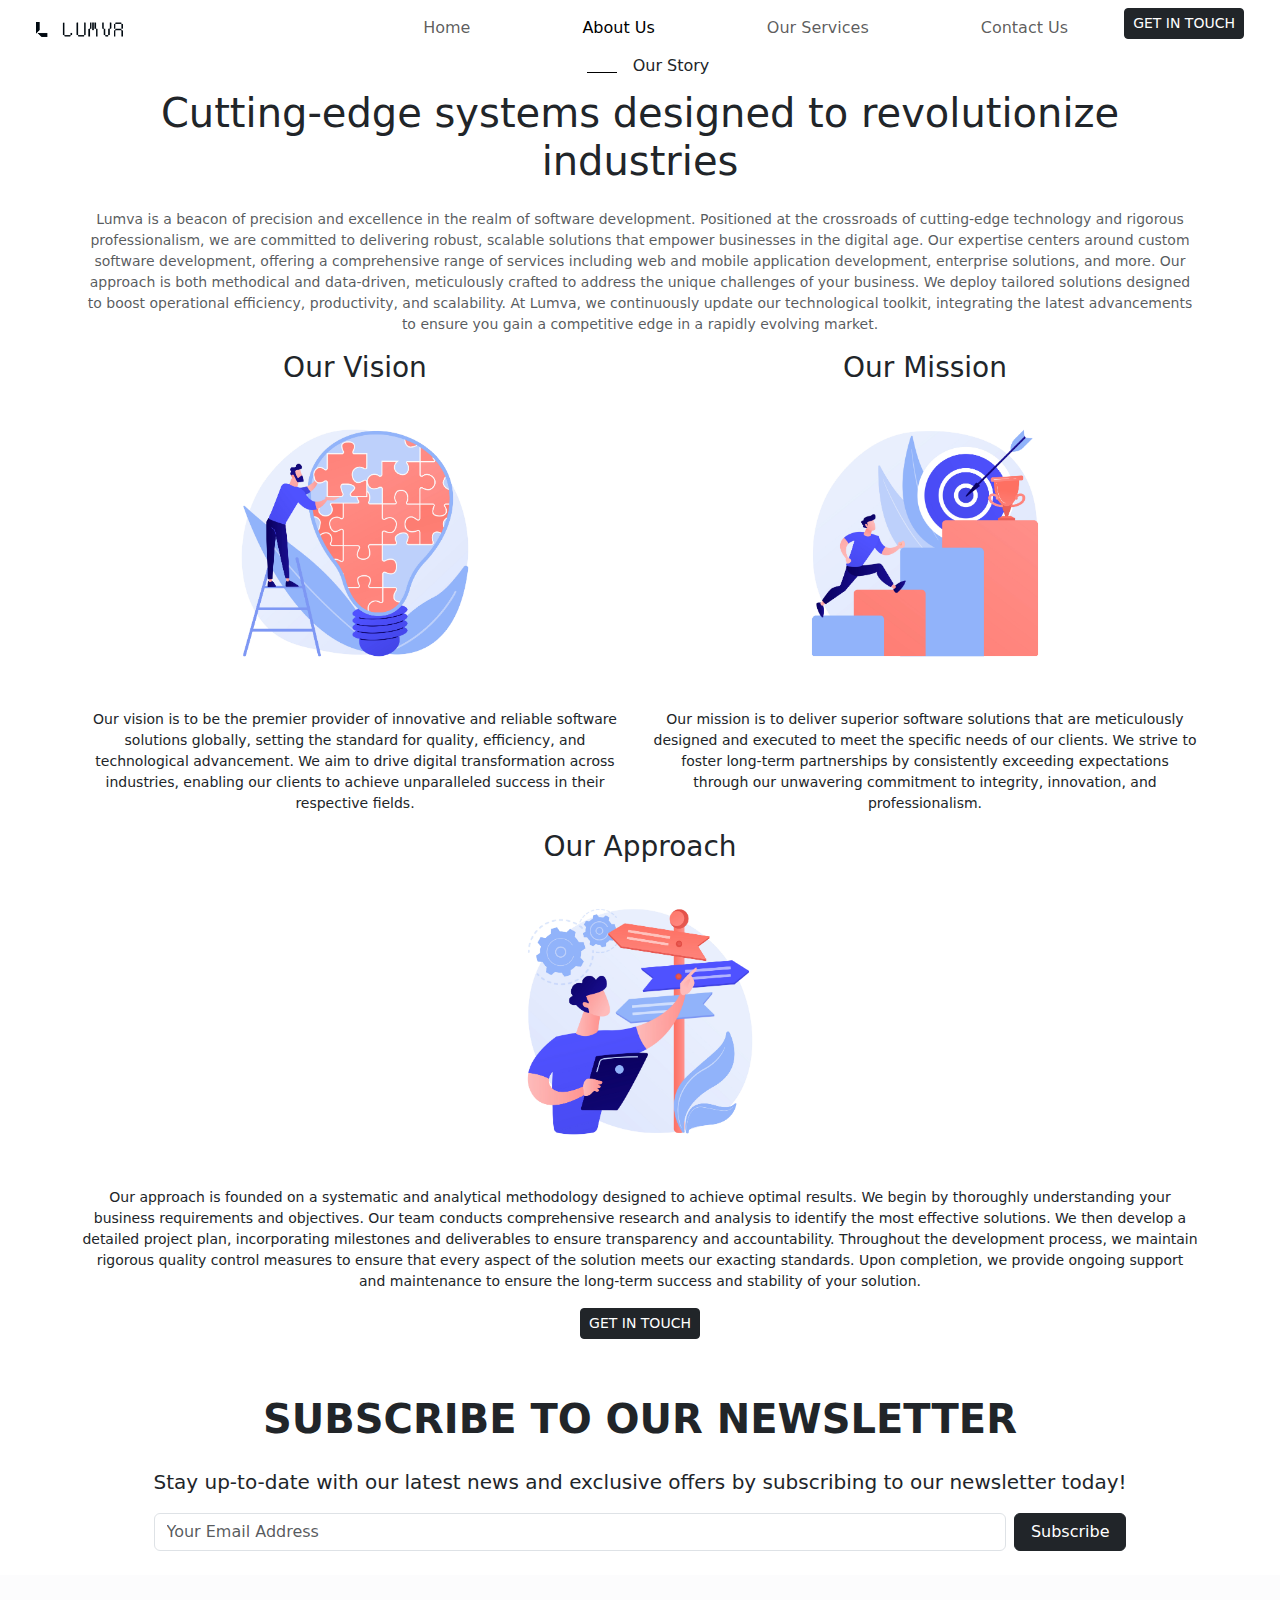
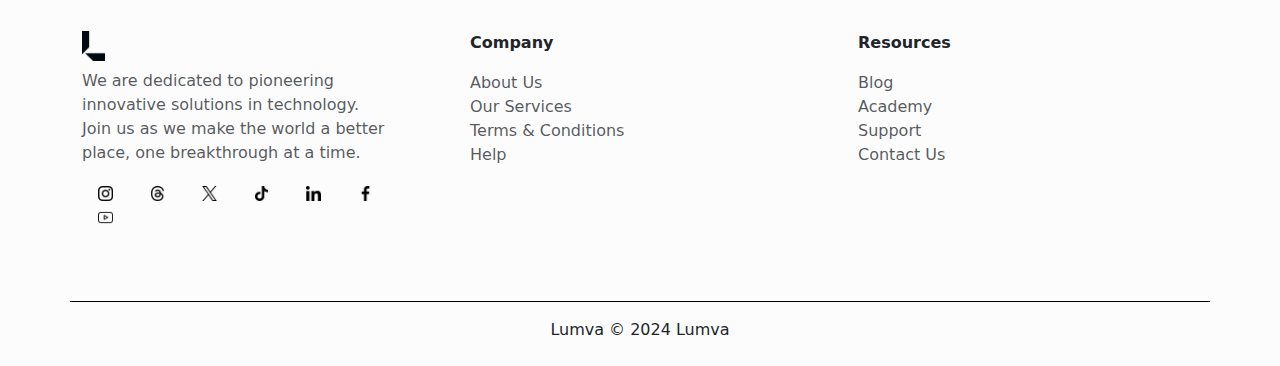
==== about-us.html @ ee1da712 "Lumva" ====
<!DOCTYPE html>
<html lang="en">
<head>
    <meta charset="UTF-8">
    <meta name="viewport" content="width=device-width, initial-scale=1.0">
    <link rel="stylesheet" href="bootstrap.min.css">
    <link rel="stylesheet" href="style.css">
    <title>About Lumva</title>
</head>
<body>
  <div class="container-fluid px-4 mb-2">
    <nav class="navbar navbar-expand-lg bg-white fixed-top px-md-4">
      <div class="container-fluid ">
        <a class="navbar-brand" href="index.html">
          <img src="assets/logo and name.png" alt="brand name and logo" height="15">
        </a>
        <button class="navbar-toggler" type="button" data-bs-toggle="collapse" data-bs-target="#navbarNavDropdown" aria-controls="navbarNavDropdown" aria-expanded="false" aria-label="Toggle navigation">
          <span class="navbar-toggler-icon"></span>
        </button>
        <div class="collapse navbar-collapse" id="navbarNavDropdown">
          <ul class="navbar-nav ms-auto">
            <li class="nav-item px-5">
              <a class="nav-link" aria-current="page" href="index.html">Home</a>
            </li>
            <li class="nav-item px-5">
              <a class="nav-link active" href="about-us.html">About Us</a>
            </li>
            <li class="nav-item px-5">
              <a class="nav-link" href="our-services.html">Our Services</a>
            </li>
            <li class="nav-item px-5">
              <a class="nav-link" href="contact-us.html">Contact Us</a>
            </li>
            <li class="nav-item">
              <button type="button" class="btn btn-dark btn-sm mx-auto d-block" data-bs-toggle="modal" data-bs-target="#staticBackdrop">GET IN TOUCH</button>
            </li>
          </ul>
        </div>
      </div>
    </nav>
  </div>
    <div class="d-flex pt-5 justify-content-center">
      <div class="line m-3"></div>
      <h6 class="m-0">Our Story</h6>
    </div>
    <div class="container text-center justify-content-center">
      <h2 class="display-6">Cutting-edge systems designed to revolutionize industries</h2>
      <p class="small text-muted pt-3">Lumva is a beacon of precision and excellence in the realm of software development. Positioned at the crossroads of cutting-edge technology and rigorous professionalism, we are committed to delivering robust, scalable solutions that empower businesses in the digital age.
      Our expertise centers around custom software development, offering a comprehensive range of services including web and mobile application development, enterprise solutions, and more. Our approach is both methodical and data-driven, meticulously crafted to address the unique challenges of your business. We deploy tailored solutions designed to boost operational efficiency, productivity, and scalability.
      At Lumva, we continuously update our technological toolkit, integrating the latest advancements to ensure you gain a competitive edge in a rapidly evolving market.</div>
    <div class="container">
      <div class="row text-center justify-content-center">
        <div class="col content">
          <h3>Our Vision</h3>
          <img class="rounded-5" src="assets/vision.jpg" height="300">
          <p class="small pt-3">Our vision is to be the premier provider of innovative and reliable software solutions globally, setting the standard for quality, efficiency, and technological advancement. We aim to drive digital transformation across industries, enabling our clients to achieve unparalleled success in their respective fields.</p>
        </div>
        <div class="col content">
          <h3>Our Mission</h3>
          <img class="rounded-5" src="assets/mission.jpg" height="300">
          <p class="small pt-3">Our mission is to deliver superior software solutions that are meticulously designed and executed to meet the specific needs of our clients. We strive to foster long-term partnerships by consistently exceeding expectations through our unwavering commitment to integrity, innovation, and professionalism.</p>
        </div>
      </div>
    </div>
    <div class="container">
      <div class="row justify-content-center text-center">
        <div class="col content">
          <h3>Our Approach</h3>
          <img class="rounded-5" src="assets/approach.jpg" height="300">
          <p class="small pt-3">Our approach is founded on a systematic and analytical methodology designed to achieve optimal results. We begin by thoroughly understanding your business requirements and objectives. Our team conducts comprehensive research and analysis to identify the most effective solutions. We then develop a detailed project plan, incorporating milestones and deliverables to ensure transparency and accountability. Throughout the development process, we maintain rigorous quality control measures to ensure that every aspect of the solution meets our exacting standards. Upon completion, we provide ongoing support and maintenance to ensure the long-term success and stability of your solution.</p>
        </div>
        </div>
      </div>
    </div>
    <button type="button" class="btn btn-dark btn-sm mx-auto d-block mb-3" data-bs-toggle="modal" data-bs-target="#staticBackdrop">GET IN TOUCH</button>

<!--get in touch-->
  <div class="modal fade" id="staticBackdrop" data-bs-backdrop="static" data-bs-keyboard="false" tabindex="-1" aria-labelledby="staticBackdropLabel" aria-hidden="true">
    <div class="modal-dialog">
      <div class="modal-content">
        <div class="modal-header">
          <img src="assets/name.png" alt="brand name" height="20">
          <button type="button" class="btn-close" data-bs-dismiss="modal" aria-label="Close"></button>
        </div>
        <div class="modal-body">
          <p class="lead">Have a project idea?</p> 
          <p class="h3 text-dark">Let's discuss it together.</p>
          <p class="small">We're always open to new opportunities. Feel free to drop me a line if having any question or projects.</p>

          <div class="row mb-3">
            <div class="col">
              <label for="first-name" class="form-label">First name:</label>
              <input type="text" class="form-control" id="first-name" placeholder="First name" required>
            </div>
            <div class="col">
              <label for="last-name" class="form-label">Last name:</label>
              <input type="text" class="form-control" id="last-name" placeholder="Last name" required>
            </div>
          </div>

          <label for="GIT-email" class="form-label">Your Email Address:</label>
          <input type="email" class="form-control" id="GIT-email" placeholder="e.g lumva@example.com" required>

          <div class="mb-3">
            <label for="GIT-message" class="form-label">Your Message:</label>
            <textarea class="form-control" id="GIT-message" rows="3" required></textarea>
          </div>

          <div class="form-check">
            <input class="form-check-input" type="checkbox" value="" id="checkbox" required>
            <label class="form-check-label" for="checkbox">
              By clicking the button you agree to our terms and conditions.
            </label>
          </div>
        </div>
        <div class="modal-footer">
          <button type="button" class="btn btn-dark px-5">Send Message</button>
        </div>
      </div>
    </div>
  </div>

  <div class="container d-flex justify-content-center text-center py-4">
          <div class="flex-column">
            <h1 class="fw-bolder text-dark py-3">
              SUBSCRIBE TO OUR NEWSLETTER
            </h1>
            <p class="lead">
              Stay up-to-date with our latest news and exclusive offers by subscribing to our newsletter today!
            </p>
              <div class="input-container d-flex">
                  <input type="email" class="form-control" placeholder="Your Email Address">
                  <button type="button" class="btn btn-dark ms-2 px-3">Subscribe</button>
              </div>   
          </div>     
        </div>

  <!--footer-->
  <div class="container-fluid py-2 bg-light-subtle text-dark">
    <div class="container text-center-md">
      <div class="row g-5 py-5">
          <div class="col-md">
              <img class="mb-2" src="assets/logo.png" alt="brand logo" height="30">
              <p class="text-muted">We are dedicated to pioneering innovative solutions in technology. <br>Join us as we make the world a better place, one breakthrough at a time.</p>
              <div>
                <a href="https://www.instagram.com/trylumva?igsh=ODczd3Z4dXUzbmZ5&utm_source=qr" target="_blank"><img src="assets/instagram.png" alt="" height="15" class="mx-3"></a>
                <a href="https://www.threads.net/@trylumva?xmt=AQGzR6qqSWVgj0w0QGnYTeWyoGeL_ZUQqvlwGbc116IPmMg" target="_blank"><img src="assets/threads.png" alt="" height="15" class="mx-3"></a>
                <a href="https://x.com/trylumva?s=21" target="_blank"><img src="assets/twitter.png" alt="" height="15" class="mx-3"></a>
                <a href="" target="_blank"><img src="assets/tik-tok.png" alt=""height="15" class="mx-3"></a>
                <a href="" target="_blank"><img src="assets/linkedin.png" alt="" height="15" class="mx-3"></a>
                <a href="" target="_blank"><img src="assets/facebook.png" alt="" height="15" class="mx-3"></a>
                <a href="" target="_blank"><img src="assets/youtube.png" alt="" height="15"class="mx-3"></a>
              </div>
          </div>
          <div class="col-md">
              <p class="fw-bolder text-dark">Company</p>
              <div class="links">
                <a href="about-us.html" class="text-muted">About Us</a><br>
                <a href="our-services.html" class="text-muted">Our Services</a><br>
                <a href="" class="text-muted">Terms & Conditions</a><br>
                <a href="" class="text-muted">Help</a>
              </div>
          </div>
          <div class="col-md">
              <p class="fw-bolder text-dark">Resources</p>
              <div class="links">
                <a href="" class="text-muted">Blog</a><br>
                <a href="" class="text-muted">Academy</a><br>
                <a href="" class="text-muted">Support</a><br>
                <a href="" class="text-muted">Contact Us</a>
              </div>
          </div>
      </div>
    </div>
    <div class="container text-dark text-center mt-4 copyright">
      <p class="pt-3">Lumva &copy; 2024 Lumva</p>
    </div>
  </div>

    <script src="bootstrap.bundle.min.js"></script>
    <script src="script.js"></script>
</body>
</html>
---- style.css ----
.letter-spaced{
    letter-spacing:10px;
}
.line{
  width: 30px;
  height: 1px;
  background-color: black;
}
.video-container{
  width: 100%;
  max-height: 80vh;
}
.image-container {
  position: relative;
  display: inline-block;
  overflow: hidden;
}

.image-container img {
  width: 100%;
  max-height: 100vh;
}
.sec-img {
  width: 100%;
  max-height: 100vh;
}

#wordContainer {
  position: relative;
  width: 100%;
  height: 500px; 
}

.word {
  position: absolute;
  width: 95%;
  height: 100%;
  display: flex;
  align-items: center;
  justify-content: center;
  font-size: 85px;
  opacity: 0;
  transition: opacity 0.5s;
}
.word.show {
  opacity: 1;
}

.stat {
  text-align: center;
  transition: all 0.3s ease;
}
.number, .symbol {
  font-size: 2em;
  font-weight: bold;
  display: inline;
}
.description {
  margin-top: 15px;
  font-size: 1.1em;
  color: #666;
}
.stat-content {
  display: flex;
  justify-content: center;
  align-items: center;
}
.stat-content i {
  margin-left: 10px; /* Space between number/symbol and icon */
  font-size: 1.5em; /* Adjust icon size */
}

.service-item {
  cursor: pointer;
  margin: 10px 0;
}

.service-item.active {
  color: red;
}

.service-description {
  display: none;
}

.service-description.active {
  display: block;
}


@media (min-width: 768px) {
  .service-item {
      border: none;
      font-size: 1.5rem;
  }

  .col-md-8 {
      border-left: 1px solid #000;
  }
  .contact-left {
    border-left: 1px solid #000;
  }
}

.copyright{
  border-top: 1px solid black;
}
.links > a {
  text-decoration: none;
  color: black;
}
.first-home-ani {
  transform: translateY(100%);
  transition: transform 0.5s ease-in-out;
}

.first-home-ani {
  transform: translateY(0);
}
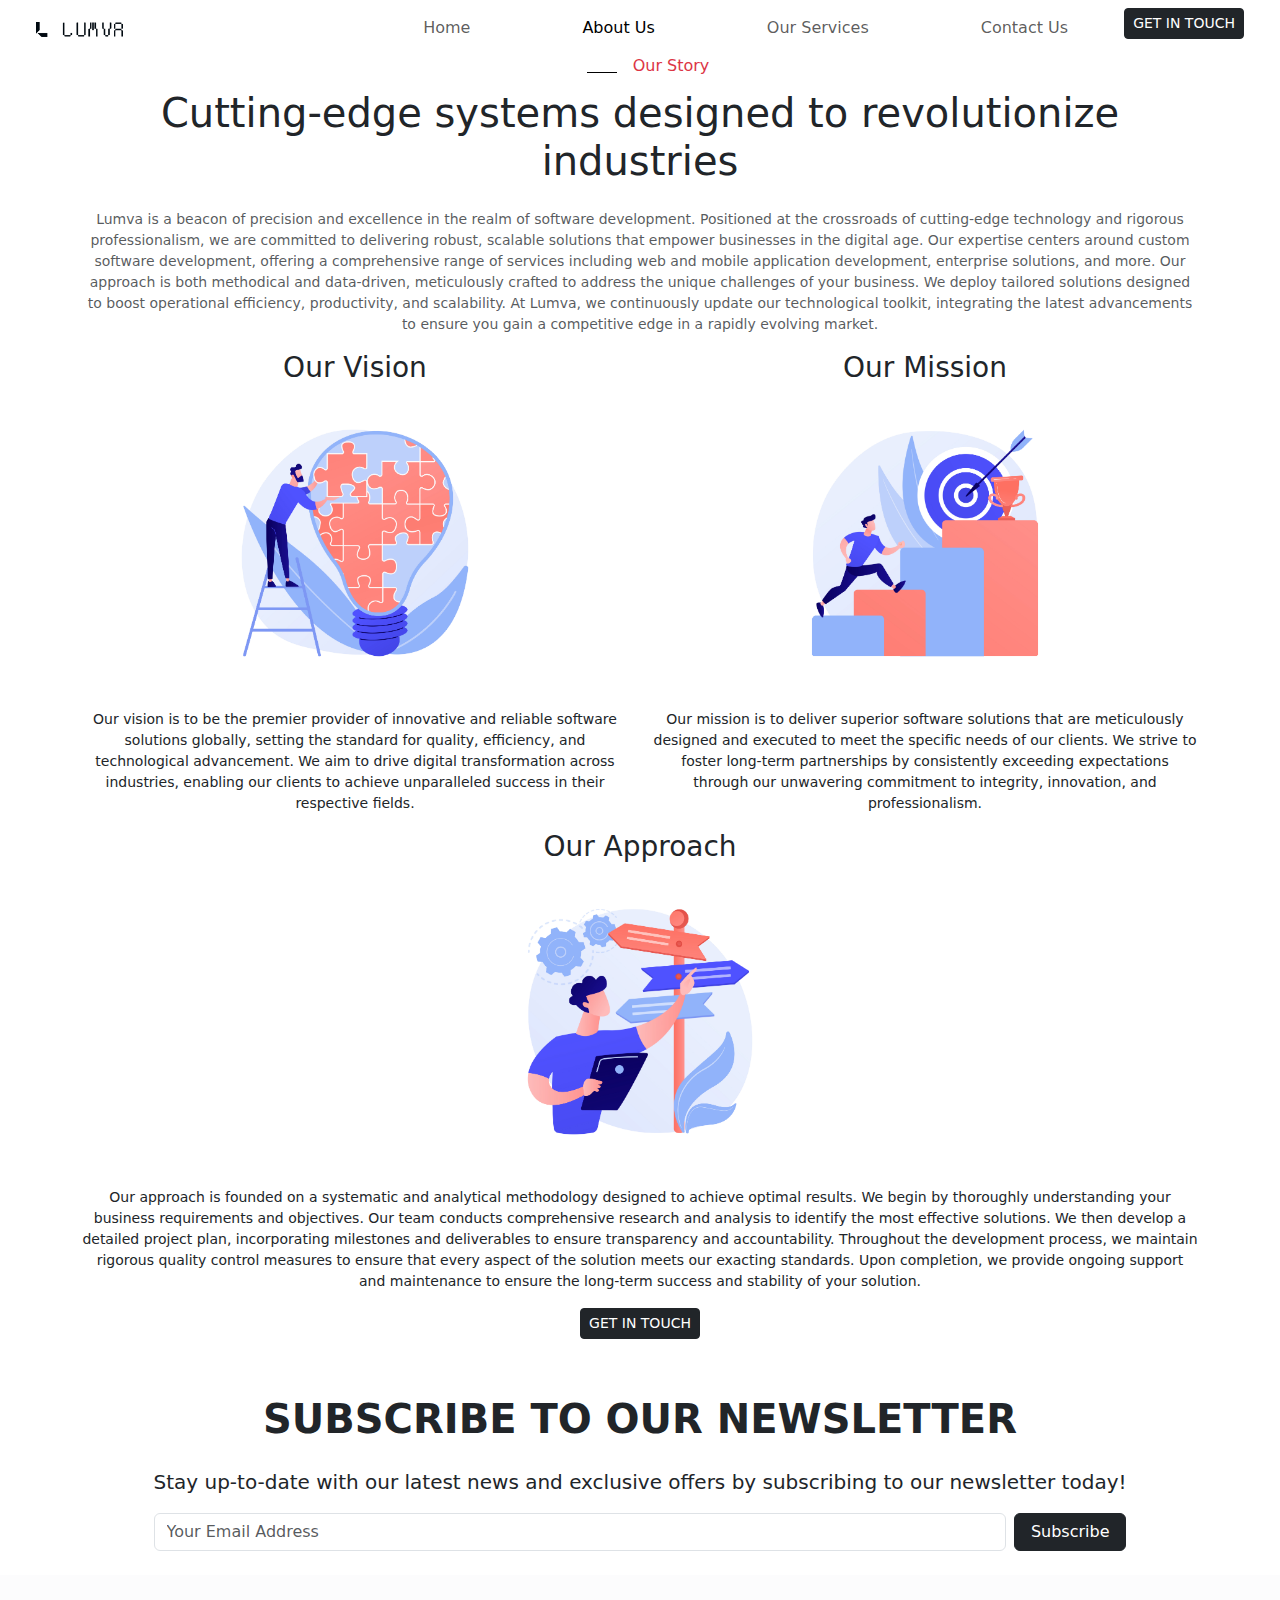
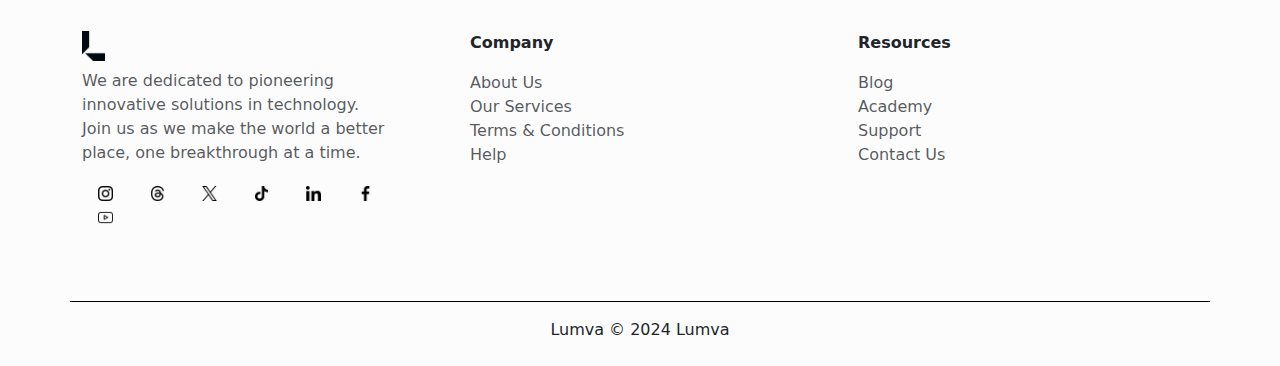
==== commit dfddccf7: "Lumva" ====
--- a/about-us.html
+++ b/about-us.html
@@ -41,7 +41,7 @@
   </div>
     <div class="d-flex pt-5 justify-content-center">
       <div class="line m-3"></div>
-      <h6 class="m-0">Our Story</h6>
+      <h6 class="m-0 text-danger">Our Story</h6>
     </div>
     <div class="container text-center justify-content-center">
       <h2 class="display-6">Cutting-edge systems designed to revolutionize industries</h2>
--- a/style.css
+++ b/style.css
@@ -38,7 +38,7 @@
   display: flex;
   align-items: center;
   justify-content: center;
-  font-size: 85px;
+  font-size: 65px;
   opacity: 0;
   transition: opacity 0.5s;
 }
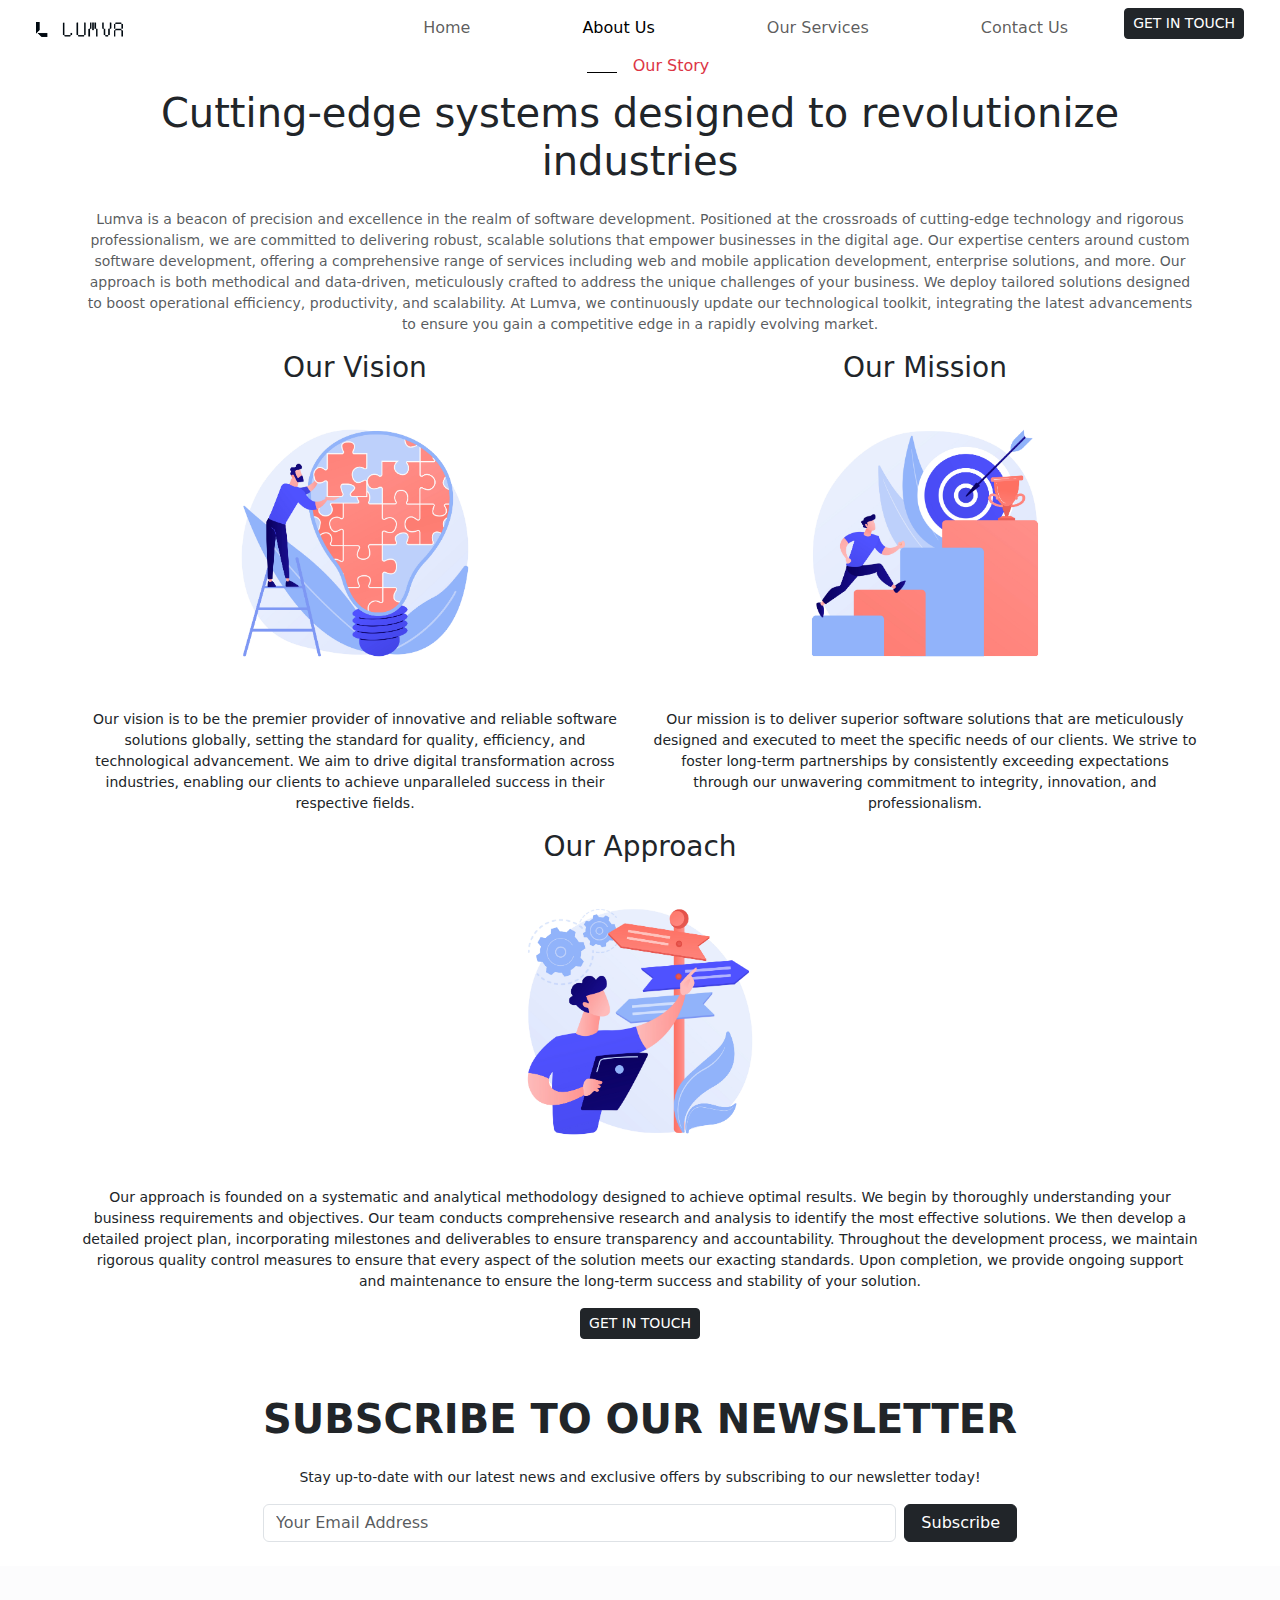
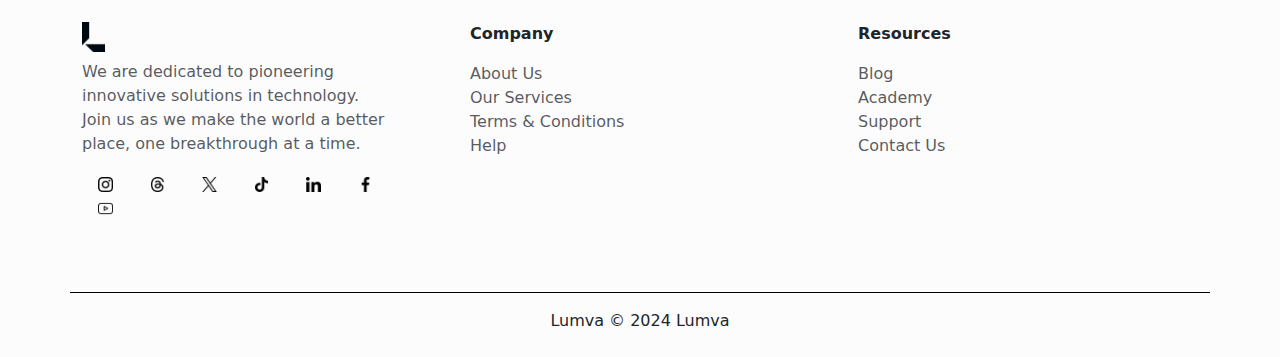
==== commit a3481403: "Lumva" ====
--- a/about-us.html
+++ b/about-us.html
@@ -125,7 +125,7 @@
             <h1 class="fw-bolder text-dark py-3">
               SUBSCRIBE TO OUR NEWSLETTER
             </h1>
-            <p class="lead">
+            <p class="small">
               Stay up-to-date with our latest news and exclusive offers by subscribing to our newsletter today!
             </p>
               <div class="input-container d-flex">
--- a/style.css
+++ b/style.css
@@ -38,7 +38,7 @@
   display: flex;
   align-items: center;
   justify-content: center;
-  font-size: 65px;
+  font-size: 60px;
   opacity: 0;
   transition: opacity 0.5s;
 }
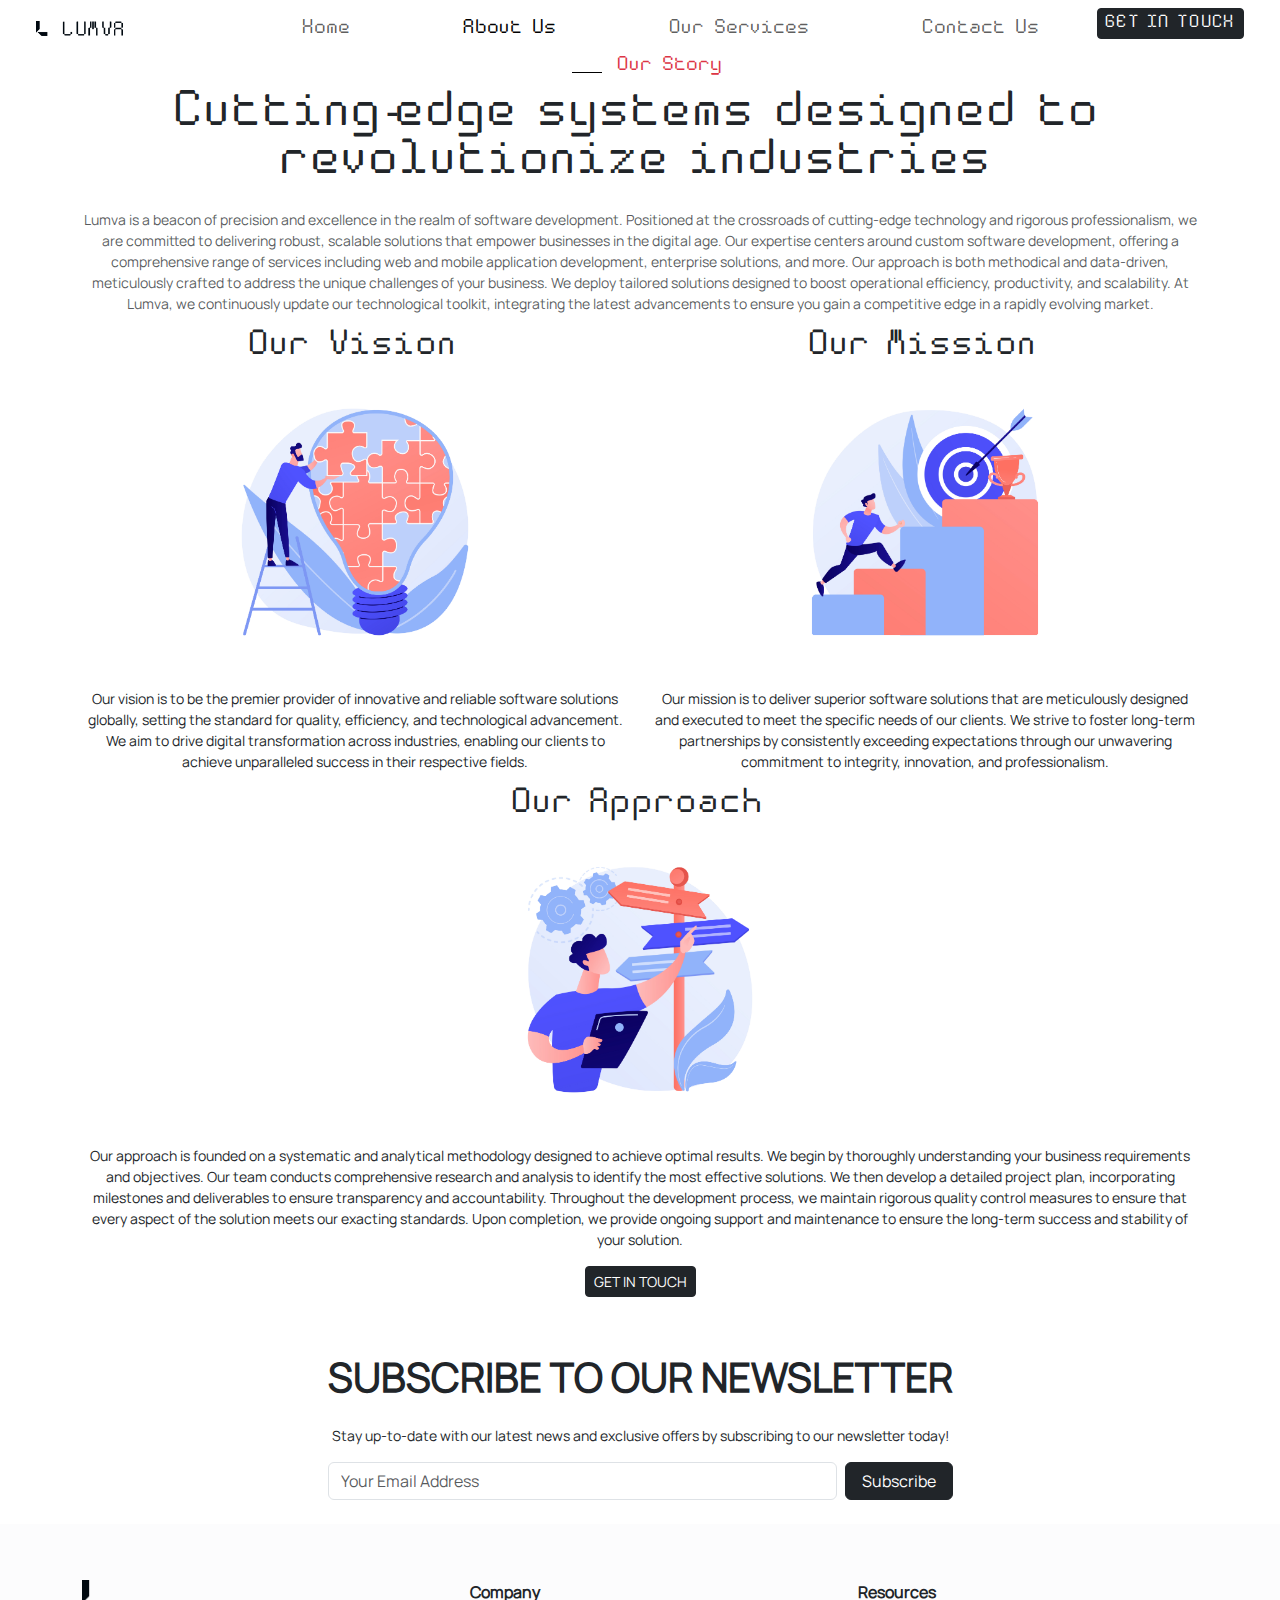
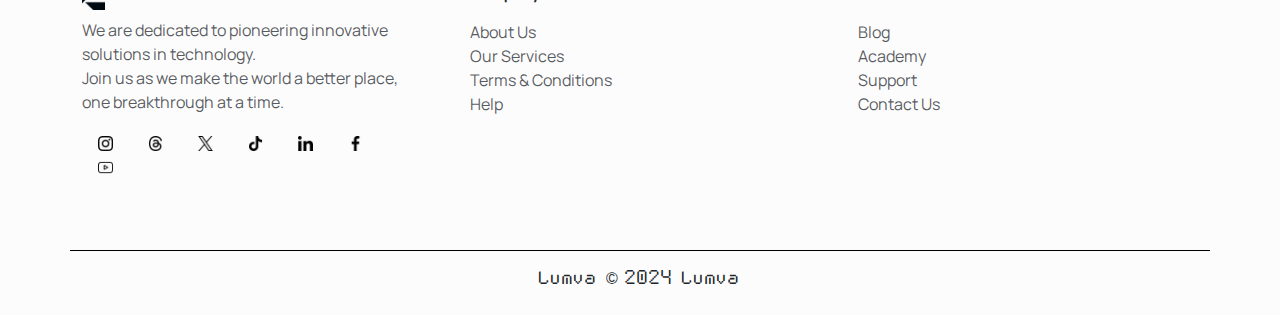
==== commit de954954: "Lumva" ====
--- a/about-us.html
+++ b/about-us.html
@@ -8,7 +8,7 @@
     <title>About Lumva</title>
 </head>
 <body>
-  <div class="container-fluid px-4 mb-2">
+  <div class="container-fluid px-4 my-2  brand-font">
     <nav class="navbar navbar-expand-lg bg-white fixed-top px-md-4">
       <div class="container-fluid ">
         <a class="navbar-brand" href="index.html">
@@ -41,22 +41,22 @@
   </div>
     <div class="d-flex pt-5 justify-content-center">
       <div class="line m-3"></div>
-      <h6 class="m-0 text-danger">Our Story</h6>
+      <h6 class="m-0 text-danger brand-font">Our Story</h6>
     </div>
     <div class="container text-center justify-content-center">
-      <h2 class="display-6">Cutting-edge systems designed to revolutionize industries</h2>
+      <h2 class="display-6 brand-font">Cutting-edge systems designed to revolutionize industries</h2>
       <p class="small text-muted pt-3">Lumva is a beacon of precision and excellence in the realm of software development. Positioned at the crossroads of cutting-edge technology and rigorous professionalism, we are committed to delivering robust, scalable solutions that empower businesses in the digital age.
       Our expertise centers around custom software development, offering a comprehensive range of services including web and mobile application development, enterprise solutions, and more. Our approach is both methodical and data-driven, meticulously crafted to address the unique challenges of your business. We deploy tailored solutions designed to boost operational efficiency, productivity, and scalability.
       At Lumva, we continuously update our technological toolkit, integrating the latest advancements to ensure you gain a competitive edge in a rapidly evolving market.</div>
     <div class="container">
       <div class="row text-center justify-content-center">
         <div class="col content">
-          <h3>Our Vision</h3>
+          <h3 class=" brand-font">Our Vision</h3>
           <img class="rounded-5" src="assets/vision.jpg" height="300">
           <p class="small pt-3">Our vision is to be the premier provider of innovative and reliable software solutions globally, setting the standard for quality, efficiency, and technological advancement. We aim to drive digital transformation across industries, enabling our clients to achieve unparalleled success in their respective fields.</p>
         </div>
         <div class="col content">
-          <h3>Our Mission</h3>
+          <h3 class=" brand-font">Our Mission</h3>
           <img class="rounded-5" src="assets/mission.jpg" height="300">
           <p class="small pt-3">Our mission is to deliver superior software solutions that are meticulously designed and executed to meet the specific needs of our clients. We strive to foster long-term partnerships by consistently exceeding expectations through our unwavering commitment to integrity, innovation, and professionalism.</p>
         </div>
@@ -65,7 +65,7 @@
     <div class="container">
       <div class="row justify-content-center text-center">
         <div class="col content">
-          <h3>Our Approach</h3>
+          <h3 class=" brand-font">Our Approach</h3>
           <img class="rounded-5" src="assets/approach.jpg" height="300">
           <p class="small pt-3">Our approach is founded on a systematic and analytical methodology designed to achieve optimal results. We begin by thoroughly understanding your business requirements and objectives. Our team conducts comprehensive research and analysis to identify the most effective solutions. We then develop a detailed project plan, incorporating milestones and deliverables to ensure transparency and accountability. Throughout the development process, we maintain rigorous quality control measures to ensure that every aspect of the solution meets our exacting standards. Upon completion, we provide ongoing support and maintenance to ensure the long-term success and stability of your solution.</p>
         </div>
@@ -172,7 +172,7 @@
           </div>
       </div>
     </div>
-    <div class="container text-dark text-center mt-4 copyright">
+    <div class="container text-dark text-center mt-4 copyright brand-font">
       <p class="pt-3">Lumva &copy; 2024 Lumva</p>
     </div>
   </div>
--- a/style.css
+++ b/style.css
@@ -1,3 +1,43 @@
+@font-face {
+  font-family: 'LAB-Grotesk';
+  src: url('assets/fonts/LAB-Grotesk.otf')
+  format('opentype');
+  font-weight: normal;
+  font-style: normal;
+}
+@font-face {
+  font-family: 'Manrope-VariableFont_wght';
+  src: url('assets/fonts/Manrope-VariableFont_wght.ttf')
+  format('opentype');
+  font-weight: normal;
+  font-style: normal;
+}
+body{
+  font-family:'Manrope-VariableFont_wght', serif ;
+}
+.brand-font{
+  font-family: 'Lab-Grotesk', sans-serif;
+}
+
+.custom-control {
+  width: 5%;
+}
+.carousel-control-prev {
+  left: 10px;
+}
+.carousel-control-next {
+  right: 10px;
+}
+.carousel-indicators button {
+  width: 12px;
+  height: 12px;
+  border-radius: 50%;
+  background-color: rgba(255, 255, 255, 0.5);
+}
+.carousel-indicators .active {
+  background-color: rgba(255, 255, 255, 1);
+}
+
 .letter-spaced{
     letter-spacing:10px;
 }
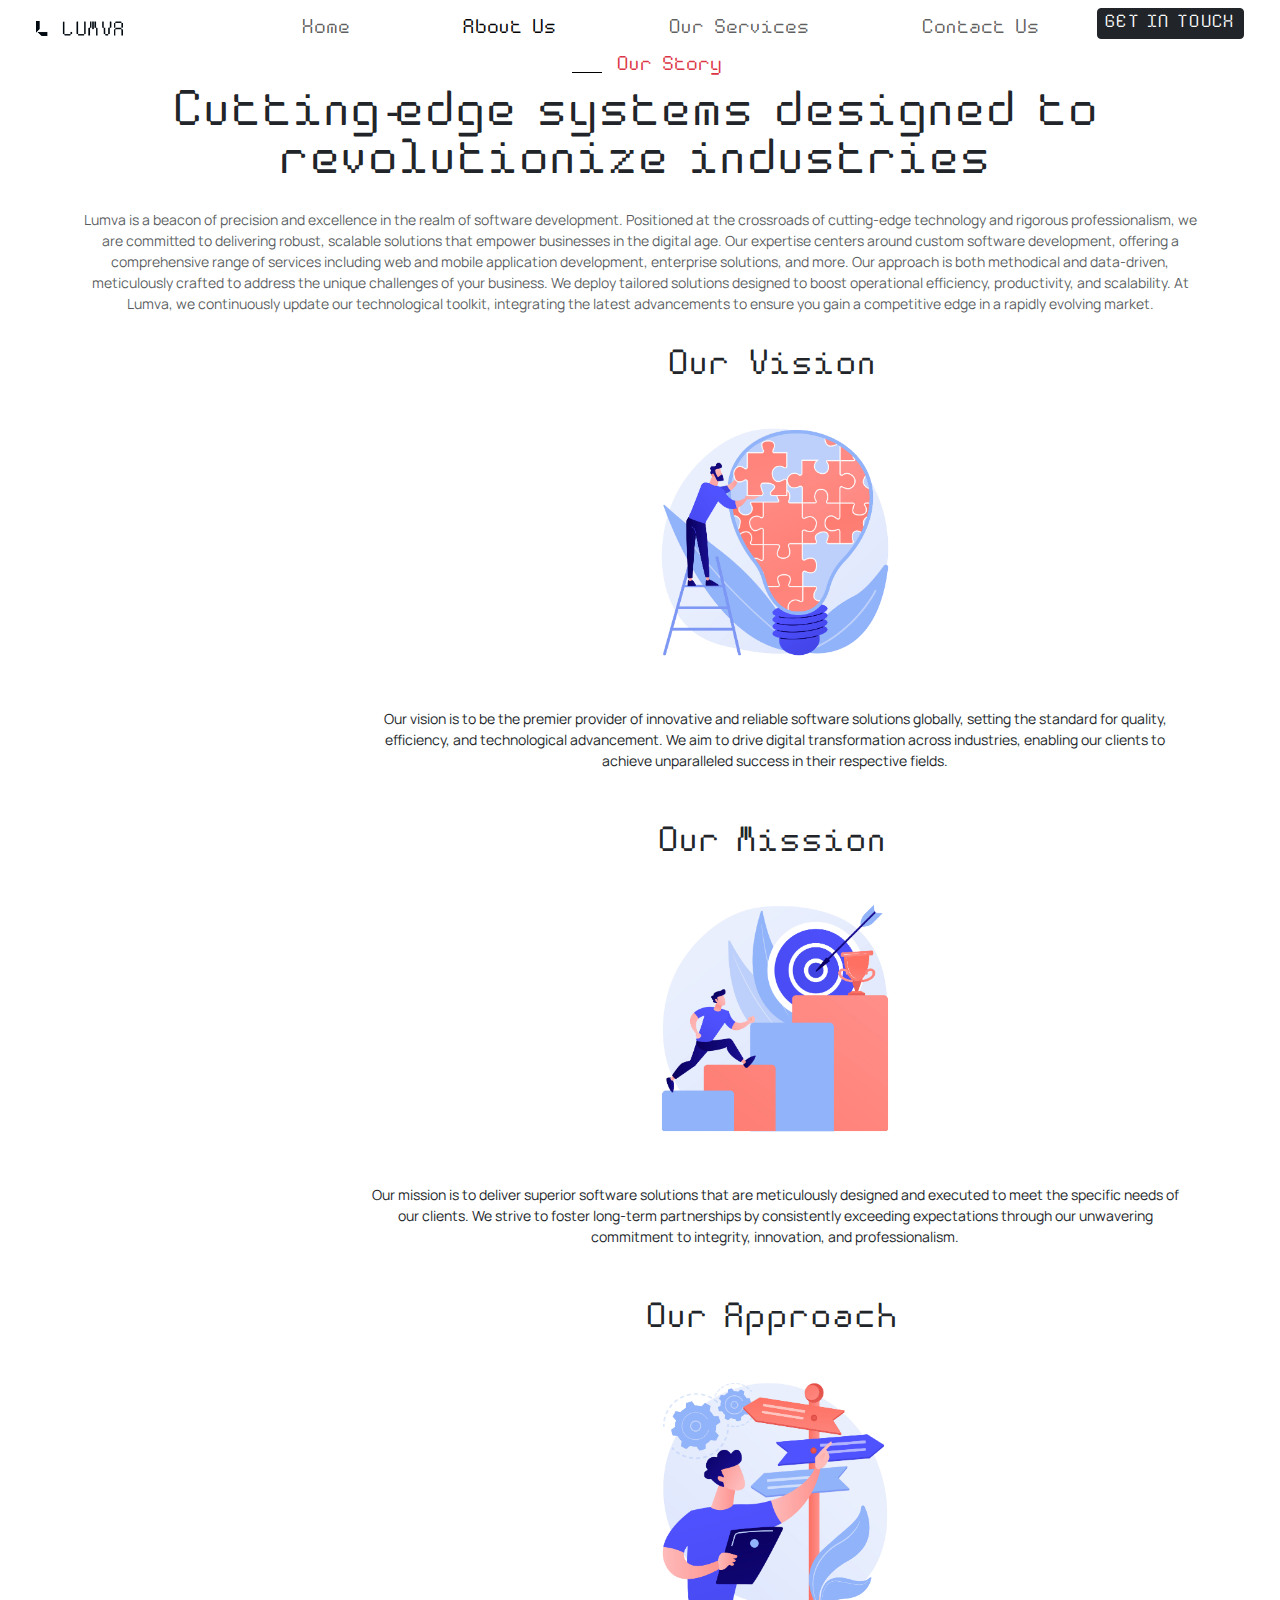
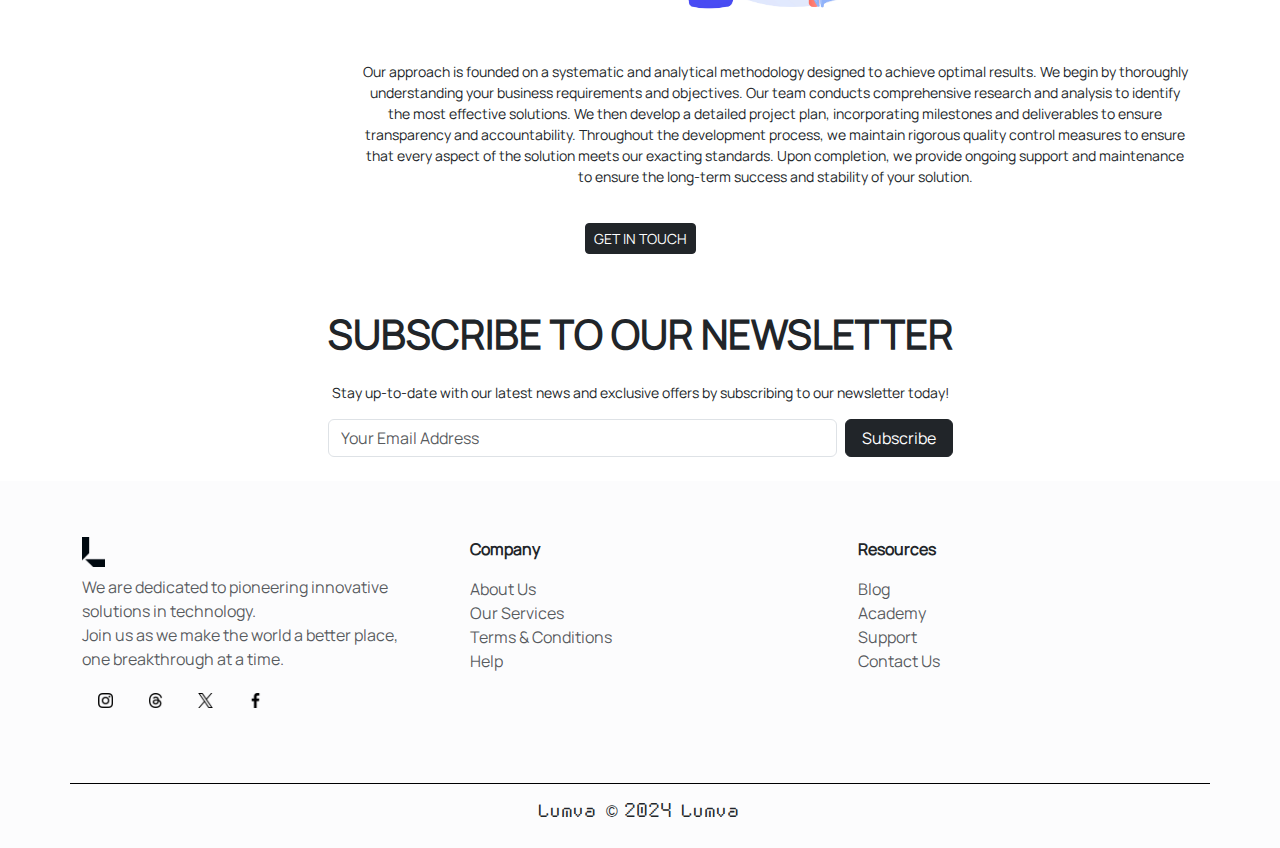
==== commit 1d2c68f7: "lumva" ====
--- a/about-us.html
+++ b/about-us.html
@@ -75,65 +75,58 @@
     <button type="button" class="btn btn-dark btn-sm mx-auto d-block mb-3" data-bs-toggle="modal" data-bs-target="#staticBackdrop">GET IN TOUCH</button>
 
 <!--get in touch-->
-  <div class="modal fade" id="staticBackdrop" data-bs-backdrop="static" data-bs-keyboard="false" tabindex="-1" aria-labelledby="staticBackdropLabel" aria-hidden="true">
-    <div class="modal-dialog">
+<div class="modal fade" id="staticBackdrop" data-bs-backdrop="static" data-bs-keyboard="false" tabindex="-1" aria-labelledby="staticBackdropLabel" aria-hidden="true">
+  <div class="modal-dialog">
       <div class="modal-content">
-        <div class="modal-header">
-          <img src="assets/name.png" alt="brand name" height="20">
-          <button type="button" class="btn-close" data-bs-dismiss="modal" aria-label="Close"></button>
-        </div>
-        <div class="modal-body">
-          <p class="lead">Have a project idea?</p> 
-          <p class="h3 text-dark">Let's discuss it together.</p>
-          <p class="small">We're always open to new opportunities. Feel free to drop me a line if having any question or projects.</p>
+          <div class="modal-header">
+              <img src="assets/logo.png" alt="brand name" height="20">
+              <button type="button" class="btn-close" data-bs-dismiss="modal" aria-label="Close"></button>
+          </div>
+          <div class="modal-body">
+              <p class="lead brand-font">Have a project idea?</p> 
+              <p class="h3 text-dark brand-font">Let's discuss it together.</p>
+              <div class="row mb-3">
+                  <div class="col">
+                      <label for="GIT-first-name" class="form-label">First name:</label>
+                      <input type="text" class="form-control" id="GIT-first-name" placeholder="First name" required>
+                  </div>
+                  <div class="col">
+                      <label for="GIT-last-name" class="form-label">Last name:</label>
+                      <input type="text" class="form-control" id="GIT-last-name" placeholder="Last name" required>
+                  </div>
+              </div>
+              <label for="GIT-email" class="form-label">Your Email Address:</label>
+              <input type="email" class="form-control" id="GIT-email" placeholder="e.g lumva@example.com" required>
+              <div class="mb-3">
+                  <label for="GIT-message" class="form-label">Your Message:</label>
+                  <textarea class="form-control" id="GIT-message" rows="3" required></textarea>
+              </div>
+              <div class="form-check">
+                  <input class="form-check-input" type="checkbox" value="" id="GIT-checkbox" required>
+                  <label class="form-check-label" for="GIT-checkbox">By clicking the button you agree to our terms and conditions.</label>
+              </div>
+          </div>
+          <div class="modal-footer">
+              <button type="button" class="btn btn-dark px-5" id="sendMessageBtn">Send Message</button>
+          </div>
+      </div>
+  </div>
+</div>
 
-          <div class="row mb-3">
-            <div class="col">
-              <label for="first-name" class="form-label">First name:</label>
-              <input type="text" class="form-control" id="first-name" placeholder="First name" required>
-            </div>
-            <div class="col">
-              <label for="last-name" class="form-label">Last name:</label>
-              <input type="text" class="form-control" id="last-name" placeholder="Last name" required>
-            </div>
-          </div>
-
-          <label for="GIT-email" class="form-label">Your Email Address:</label>
-          <input type="email" class="form-control" id="GIT-email" placeholder="e.g lumva@example.com" required>
-
-          <div class="mb-3">
-            <label for="GIT-message" class="form-label">Your Message:</label>
-            <textarea class="form-control" id="GIT-message" rows="3" required></textarea>
-          </div>
-
-          <div class="form-check">
-            <input class="form-check-input" type="checkbox" value="" id="checkbox" required>
-            <label class="form-check-label" for="checkbox">
-              By clicking the button you agree to our terms and conditions.
-            </label>
-          </div>
-        </div>
-        <div class="modal-footer">
-          <button type="button" class="btn btn-dark px-5">Send Message</button>
-        </div>
-      </div>
-    </div>
-  </div>
-
-  <div class="container d-flex justify-content-center text-center py-4">
-          <div class="flex-column">
-            <h1 class="fw-bolder text-dark py-3">
-              SUBSCRIBE TO OUR NEWSLETTER
-            </h1>
-            <p class="small">
-              Stay up-to-date with our latest news and exclusive offers by subscribing to our newsletter today!
-            </p>
-              <div class="input-container d-flex">
-                  <input type="email" class="form-control" placeholder="Your Email Address">
-                  <button type="button" class="btn btn-dark ms-2 px-3">Subscribe</button>
-              </div>   
-          </div>     
-        </div>
+<div class="container d-flex justify-content-center text-center py-4">
+  <div class="flex-column">
+    <h1 class="fw-bolder text-dark py-3">
+      SUBSCRIBE TO OUR NEWSLETTER
+    </h1>
+    <p class="small">
+      Stay up-to-date with our latest news and exclusive offers by subscribing to our newsletter today!
+    </p>
+      <div class="input-container d-flex">
+          <input type="email" class="form-control" id="newsletter-email" placeholder="Your Email Address">
+          <button type="button" class="btn btn-dark ms-2 px-3" id="subscribeBtn">Subscribe</button>
+      </div>   
+  </div>     
+</div>
 
   <!--footer-->
   <div class="container-fluid py-2 bg-light-subtle text-dark">
@@ -146,10 +139,7 @@
                 <a href="https://www.instagram.com/trylumva?igsh=ODczd3Z4dXUzbmZ5&utm_source=qr" target="_blank"><img src="assets/instagram.png" alt="" height="15" class="mx-3"></a>
                 <a href="https://www.threads.net/@trylumva?xmt=AQGzR6qqSWVgj0w0QGnYTeWyoGeL_ZUQqvlwGbc116IPmMg" target="_blank"><img src="assets/threads.png" alt="" height="15" class="mx-3"></a>
                 <a href="https://x.com/trylumva?s=21" target="_blank"><img src="assets/twitter.png" alt="" height="15" class="mx-3"></a>
-                <a href="" target="_blank"><img src="assets/tik-tok.png" alt=""height="15" class="mx-3"></a>
-                <a href="" target="_blank"><img src="assets/linkedin.png" alt="" height="15" class="mx-3"></a>
                 <a href="" target="_blank"><img src="assets/facebook.png" alt="" height="15" class="mx-3"></a>
-                <a href="" target="_blank"><img src="assets/youtube.png" alt="" height="15"class="mx-3"></a>
               </div>
           </div>
           <div class="col-md">
--- a/style.css
+++ b/style.css
@@ -78,7 +78,7 @@
   display: flex;
   align-items: center;
   justify-content: center;
-  font-size: 60px;
+  font-size: 55px;
   opacity: 0;
   transition: opacity 0.5s;
 }
@@ -127,6 +127,12 @@
   display: block;
 }
 
+@media (max-width: 576px) {
+  .word {
+    font-size: 40px; 
+  }
+
+}
 
 @media (min-width: 768px) {
   .service-item {
@@ -157,3 +163,58 @@
 .first-home-ani {
   transform: translateY(0);
 }
+#scrollToTopBtn {
+  display: none; /* Hidden by default */
+  position: fixed; /* Fixed position */
+  bottom: 20px; /* 20px from the bottom */
+  right: 30px; /* 30px from the right */
+  z-index: 99; /* Make sure it stays on top */
+  font-size: 18px; /* Button text size */
+  background-color: #555; /* Dark background */
+  color: white; /* White text */
+  border: none; /* No border */
+  padding: 15px; /* Padding */
+  border-radius: 10px; /* Rounded corners */
+  cursor: pointer; /* Pointer/hand icon */
+}
+
+#scrollToTopBtn:hover {
+  background-color: #000; /* Darker background on hover */
+}
+.logout-button {
+  position: absolute;
+  bottom: 15px;
+  left: 15px;
+}
+.table {
+  margin-bottom: 50px;
+}
+
+.table-header {
+  background-color: #1c1d1f;
+  color: #ffffff;
+}
+.sidebar {
+  background-color: #54cd76;
+  color: #ffffff;
+  padding: 15px;
+  height: 100vh;
+  position: fixed;
+  width: 250px;
+}
+.sidebar a {
+  color: #ffffff;
+  text-decoration: none;
+}
+.sidebar a:hover {
+  text-decoration: underline;
+}
+.content {
+  margin-left: 270px; /* To make space for the sidebar */
+  padding: 20px;
+}
+.logout-button {
+  position: absolute;
+  bottom: 15px;
+  left: 15px;
+}